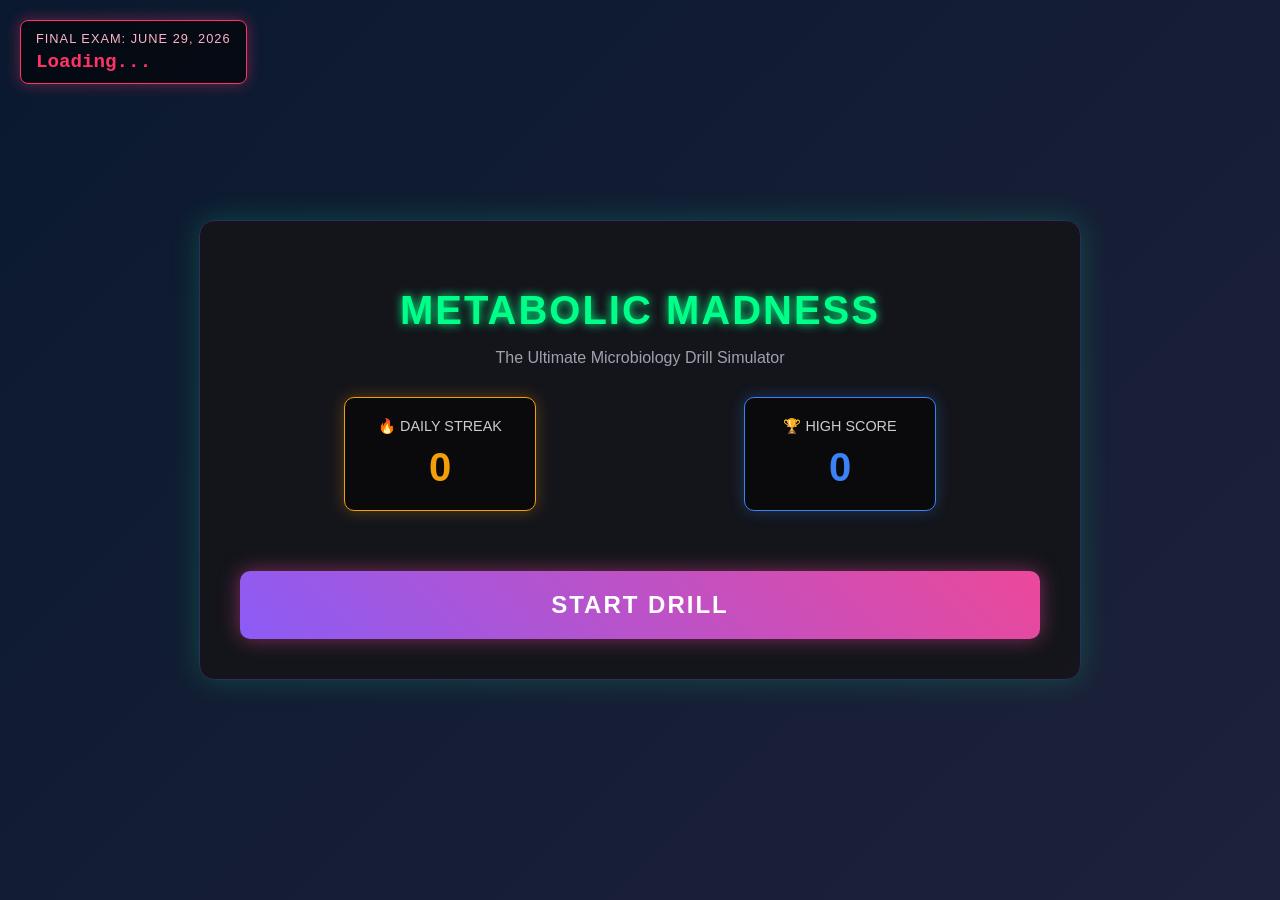
==== index.html @ e1814aa8 "feat: implement gamified microbiology study tool - Extracted questions and logic from HTML master gu" ====
<!DOCTYPE html>
<html lang="en">
<head>
    <meta charset="UTF-8">
    <meta name="viewport" content="width=device-width, initial-scale=1.0">
    <title>Metabolic Madness 3.0</title>
    <link rel="stylesheet" href="style.css">
</head>
<body>

    <!-- EXAM COUNTDOWN -->
    <div id="exam-countdown">
        <div class="countdown-label">Final Exam: June 29, 2026</div>
        <div id="countdown-timer">Loading...</div>
    </div>

    <!-- MAIN GAME CONTAINER -->
    <div id="game-container">
        <h1>Metabolic Madness</h1>
        <p id="subtitle">The Ultimate Microbiology Drill Simulator</p>

        <!-- START SCREEN (MENU) -->
        <div id="start-screen">
            <div class="save-stats">
                <div class="stat-box streak-glow">
                    <span class="stat-title">🔥 Daily Streak</span>
                    <span class="stat-value" id="menu-streak">0</span>
                </div>
                <div class="stat-box score-glow">
                    <span class="stat-title">🏆 High Score</span>
                    <span class="stat-value" id="menu-high-score">0</span>
                </div>
            </div>

            <button id="start-btn" onclick="startGame()">Start Drill</button>
        </div>

        <!-- GAME UI -->
        <div id="game-ui" class="hidden">
            <div class="stats">
                <div id="score-container">ATP: <span id="score">0</span></div>
                <div id="time-container">Time: <span id="time">60</span>s</div>
            </div>

            <div id="card">Question text goes here</div>

            <div class="grid-options" id="options-container">
                <!-- Buttons injected via JS -->
            </div>
        </div>

        <!-- END SCREEN -->
        <div id="end-screen" class="hidden">
            <h2 id="end-title">Simulation Complete</h2>
            <div class="end-stats">
                <p>Generated: <span id="end-score" class="highlight-score">0</span> ATP</p>
            </div>
            <p id="end-streak-msg" class="hidden">🔥 Streak Updated! Great work today.</p>
            <button id="restart-btn" onclick="returnToMenu()">Return to Main Menu</button>
        </div>
    </div>

    <script src="script.js"></script>
</body>
</html>
---- style.css ----
:root {
    --shake-intensity: 0px;
    --shake-deg: 0deg;
    --box-shadow-color: rgba(0, 255, 136, 0.2);
}

@keyframes gradientBg {
    0% { background-position: 0% 50%; }
    50% { background-position: 100% 50%; }
    100% { background-position: 0% 50%; }
}

body {
    font-family: 'Segoe UI', Tahoma, Geneva, Verdana, sans-serif;
    background: linear-gradient(-45deg, #0f0c29, #302b63, #24243e, #0a192f);
    background-size: 400% 400%;
    animation: gradientBg 15s ease infinite;
    color: #ffffff;
    display: flex;
    justify-content: center;
    align-items: center;
    min-height: 100vh;
    margin: 0;
    overflow: hidden;
    perspective: 1000px;
}

/* Exam Countdown */
#exam-countdown {
    position: absolute;
    top: 20px;
    left: 20px;
    background: rgba(0, 0, 0, 0.6);
    border: 1px solid #ff3366;
    padding: 10px 15px;
    border-radius: 8px;
    box-shadow: 0 0 15px rgba(255, 51, 102, 0.4);
    z-index: 100;
}

.countdown-label {
    font-size: 0.8rem;
    color: #ffb3c6;
    text-transform: uppercase;
    letter-spacing: 1px;
    margin-bottom: 5px;
}

#countdown-timer {
    font-family: 'Courier New', Courier, monospace;
    font-size: 1.2rem;
    font-weight: bold;
    color: #ff3366;
}

/* Main Container */
#game-container {
    background-color: rgba(20, 20, 25, 0.9);
    padding: 40px;
    border-radius: 15px;
    box-shadow: 0 0 30px var(--box-shadow-color);
    text-align: center;
    max-width: 800px;
    width: 90%;
    border: 1px solid #302b63;
    transition: box-shadow 0.3s, border-color 0.3s;
    position: relative;
    z-index: 10;
}

/* Boss Mode styling for container */
#game-container.boss-mode {
    border-color: #ec4899;
    --box-shadow-color: rgba(236, 72, 153, 0.5);
    background-color: rgba(30, 15, 25, 0.95);
}

/* Dynamic Container Wiggle */
@keyframes containerWiggle {
    0% { transform: translate(calc(var(--shake-intensity) * -1), calc(var(--shake-intensity) * -1)) rotate(calc(var(--shake-deg) * -1)); }
    50% { transform: translate(var(--shake-intensity), var(--shake-intensity)) rotate(var(--shake-deg)); }
    100% { transform: translate(calc(var(--shake-intensity) * -1), calc(var(--shake-intensity) * -1)) rotate(calc(var(--shake-deg) * -1)); }
}
.wiggle {
    animation: containerWiggle 0.1s infinite linear;
}

h1 {
    color: #00ff88;
    font-size: 2.5rem;
    margin-bottom: 5px;
    text-transform: uppercase;
    letter-spacing: 2px;
    text-shadow: 0 0 10px #00ff88;
}

#subtitle {
    color: #a0a0b0;
    margin-bottom: 30px;
}

/* Start Screen Stats */
.save-stats {
    display: flex;
    justify-content: space-around;
    margin-bottom: 40px;
}

.stat-box {
    background: rgba(0,0,0,0.5);
    padding: 20px;
    border-radius: 10px;
    min-width: 150px;
    display: flex;
    flex-direction: column;
}

.streak-glow {
    border: 1px solid #f59e0b;
    box-shadow: 0 0 15px rgba(245, 158, 11, 0.3);
}

.score-glow {
    border: 1px solid #3b82f6;
    box-shadow: 0 0 15px rgba(59, 130, 246, 0.3);
}

.stat-title {
    font-size: 0.9rem;
    color: #ccc;
    text-transform: uppercase;
    margin-bottom: 10px;
}

.stat-value {
    font-size: 2.5rem;
    font-weight: bold;
}

.streak-glow .stat-value { color: #f59e0b; }
.score-glow .stat-value { color: #3b82f6; }

/* In-Game Stats */
.stats {
    display: flex;
    justify-content: space-between;
    font-size: 1.4rem;
    margin-bottom: 25px;
    font-weight: bold;
    background: rgba(0,0,0,0.5);
    padding: 10px 20px;
    border-radius: 10px;
}

#time-container {
    transition: color 0.3s;
}

#time { color: #ff3366; text-shadow: 0 0 10px #ff3366; }

.time-warning #time {
    animation: pulseWarning 0.5s infinite alternate;
}
@keyframes pulseWarning {
    from { text-shadow: 0 0 10px #ff3366, 0 0 20px #ff3366; }
    to { text-shadow: 0 0 30px #ff0000, 0 0 40px #ff0000; color: #ff0000; }
}

/* Individual Letter Shake for ATP */
.shake-char {
    display: inline-block;
    animation: charShake 0.05s infinite alternate;
}
@keyframes charShake {
    0% { transform: translateY(calc(var(--shake-intensity) * -0.5)) translateX(calc(var(--shake-intensity) * 0.5)); }
    100% { transform: translateY(calc(var(--shake-intensity) * 0.5)) translateX(calc(var(--shake-intensity) * -0.5)); }
}

#score-container {
    color: #00d2ff;
    text-shadow: 0 0 10px #00d2ff;
}

/* Card / Question Area */
#card {
    background: linear-gradient(135deg, #1e1e2f 0%, #2a2a40 100%);
    padding: 30px;
    border-radius: 10px;
    font-size: 1.3rem;
    line-height: 1.5;
    margin-bottom: 30px;
    min-height: 120px;
    display: flex;
    align-items: center;
    justify-content: center;
    border: 2px solid #4a4a6a;
    box-shadow: inset 0 0 20px rgba(0,0,0,0.5);
    position: relative;
}

.boss-badge {
    position: absolute;
    top: -15px;
    background: linear-gradient(90deg, #ef4444, #ec4899);
    padding: 5px 15px;
    border-radius: 20px;
    font-size: 0.9rem;
    font-weight: bold;
    text-transform: uppercase;
    box-shadow: 0 0 10px #ec4899;
    letter-spacing: 1px;
}

/* Buttons */
.grid-options {
    display: grid;
    grid-template-columns: 1fr 1fr;
    gap: 15px;
}

.option-btn {
    background-color: #252538;
    color: white;
    padding: 15px 15px;
    font-size: 1.05rem;
    border: 2px solid #3b82f6;
    border-radius: 8px;
    cursor: pointer;
    font-weight: 500;
    transition: all 0.1s cubic-bezier(0.4, 0, 0.2, 1);
    position: relative;
    overflow: hidden;
    display: flex;
    align-items: center;
    text-align: left;
    line-height: 1.4;
}

.option-btn::before {
    content: attr(data-key);
    background: #3b82f6;
    color: white;
    padding: 5px 10px;
    border-radius: 5px;
    margin-right: 15px;
    font-size: 0.9rem;
    font-weight: bold;
}

.option-btn:hover {
    background-color: #3b82f6;
    transform: scale(1.02) translateY(-2px);
    box-shadow: 0 10px 20px rgba(59, 130, 246, 0.4);
}

.option-btn:active {
    transform: scale(0.98);
}

#start-btn, #restart-btn {
    background: linear-gradient(45deg, #8b5cf6, #ec4899);
    color: white;
    width: 100%;
    padding: 20px;
    font-size: 1.5rem;
    border: none;
    border-radius: 10px;
    cursor: pointer;
    font-weight: bold;
    text-transform: uppercase;
    letter-spacing: 2px;
    transition: all 0.3s;
    box-shadow: 0 0 20px rgba(236, 72, 153, 0.5);
    margin-top: 20px;
}

#start-btn:hover, #restart-btn:hover {
    transform: scale(1.05);
    box-shadow: 0 0 40px rgba(236, 72, 153, 0.8);
}

.hidden { display: none !important; }

/* End Screen */
.end-stats {
    margin: 30px 0;
    font-size: 1.5rem;
}
.highlight-score {
    font-size: 3rem;
    color: #00d2ff;
    font-weight: bold;
    text-shadow: 0 0 15px #00d2ff;
    display: block;
    margin-top: 10px;
}

#end-streak-msg {
    color: #f59e0b;
    font-size: 1.2rem;
    margin-bottom: 20px;
    animation: charShake 1s infinite alternate;
}

/* Feedback Animations */
.flash-correct {
    animation: pulseCorrect 0.4s ease-out;
}
@keyframes pulseCorrect {
    0% { background-color: #10b981; border-color: #059669; box-shadow: 0 0 50px #10b981; transform: scale(1.05); }
    100% { background-color: #252538; border-color: #3b82f6; transform: scale(1); }
}

.flash-wrong {
    animation: shakeWrong 0.4s cubic-bezier(.36,.07,.19,.97) both;
}
@keyframes shakeWrong {
    10%, 90% { transform: translate3d(-2px, 0, 0); background-color: #ef4444; border-color: #b91c1c; box-shadow: 0 0 50px #ef4444;}
    20%, 80% { transform: translate3d(4px, 0, 0); }
    30%, 50%, 70% { transform: translate3d(-8px, 0, 0); }
    40%, 60% { transform: translate3d(8px, 0, 0); }
}
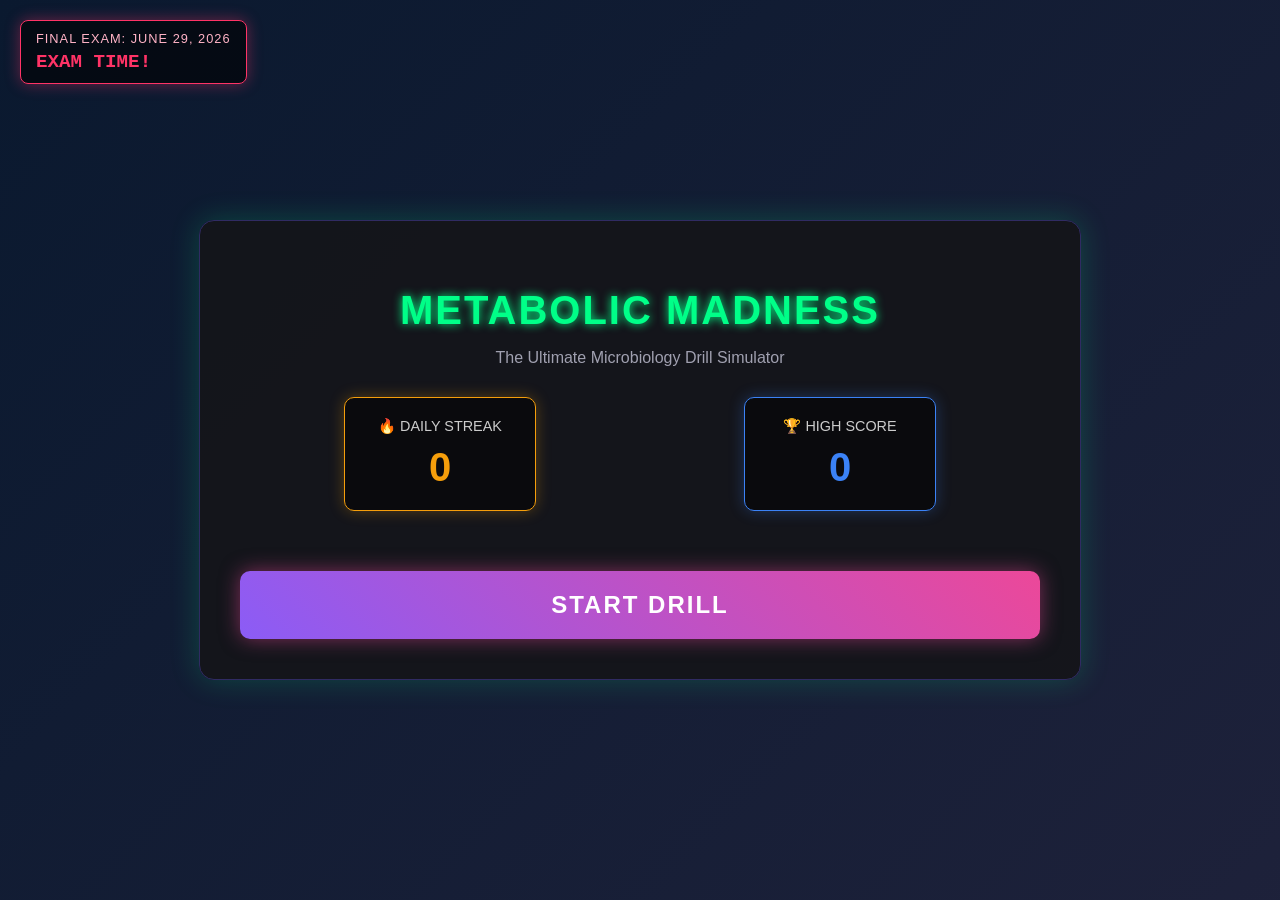
==== commit 6d139f73: "fix: resolve frontend logic errors and enhance gameplay - Fixed Javascript syntax errors in `script." ====
--- a/index.html
+++ b/index.html
@@ -7,6 +7,7 @@
     <link rel="stylesheet" href="style.css">
 </head>
 <body>
+    <div id="feedback-overlay" class="feedback-overlay"></div>
 
     <!-- EXAM COUNTDOWN -->
     <div id="exam-countdown">
--- a/style.css
+++ b/style.css
@@ -319,4 +319,26 @@
     20%, 80% { transform: translate3d(4px, 0, 0); }
     30%, 50%, 70% { transform: translate3d(-8px, 0, 0); }
     40%, 60% { transform: translate3d(8px, 0, 0); }
-}+}
+/* Enhance visual feedback for questions */
+#card {
+    transition: transform 0.2s cubic-bezier(0.175, 0.885, 0.32, 1.275);
+}
+#card:hover {
+    transform: scale(1.01);
+}
+
+/* Sound effects styling */
+.feedback-overlay {
+    position: fixed;
+    top: 0; left: 0; right: 0; bottom: 0;
+    pointer-events: none;
+    z-index: 9999;
+    transition: background 0.3s ease;
+}
+.feedback-overlay.correct {
+    background: rgba(0, 255, 136, 0.1);
+}
+.feedback-overlay.wrong {
+    background: rgba(255, 51, 102, 0.15);
+}
